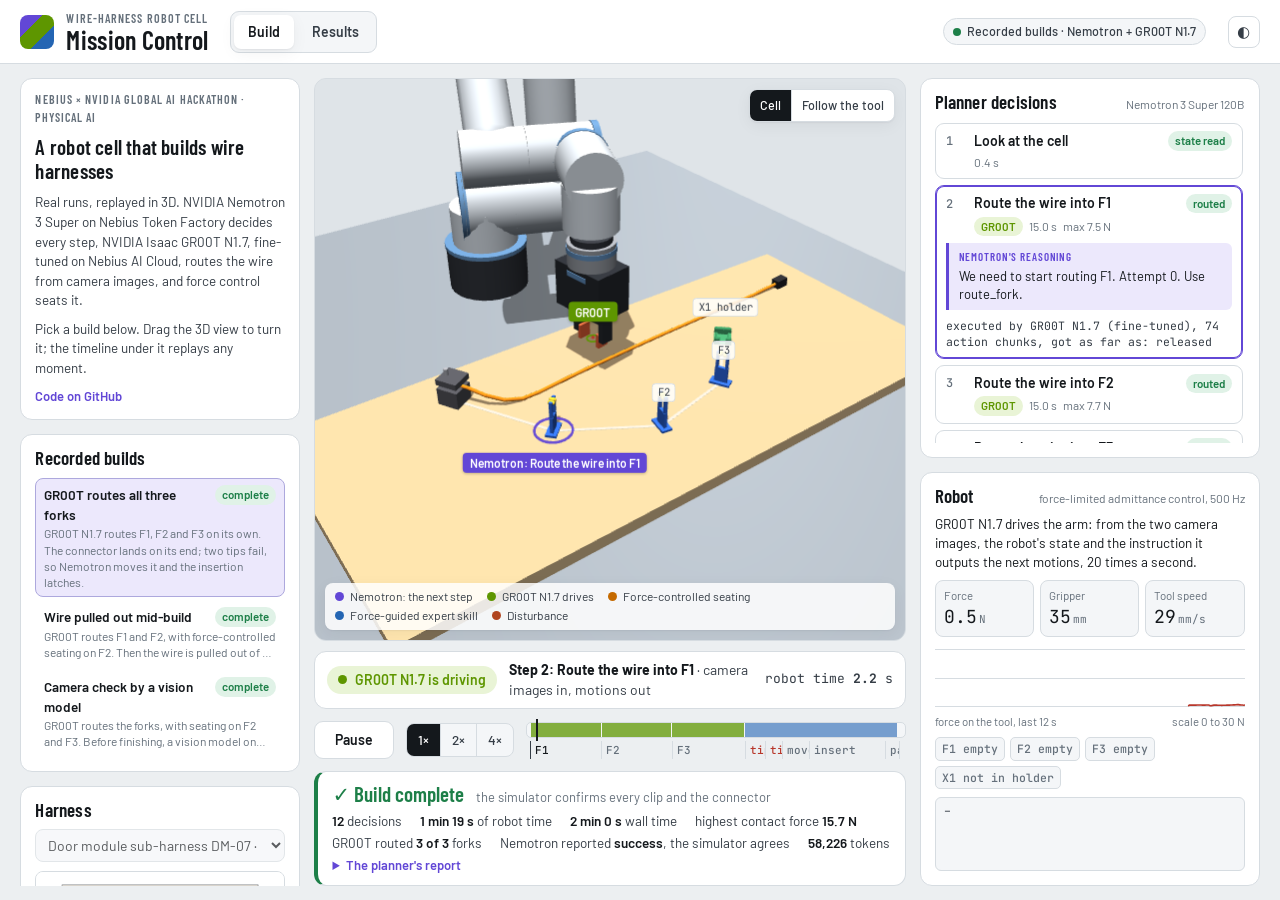
==== index.html @ dd4ee1dc "Mission Control showcase for GitHub Pages: recorded builds replayed in the browser Built by harness_" ====
<!doctype html>
<html lang="en">
<head>
<meta charset="utf-8">
<meta name="viewport" content="width=device-width, initial-scale=1">
<title>Wire Harness Mission Control</title>
<meta name="description" content="Recorded builds of a simulated wire-harness robot cell: NVIDIA Nemotron plans, NVIDIA Isaac GR00T N1.7 routes the wire, force control seats it.">
<link rel="preconnect" href="https://fonts.googleapis.com">
<link rel="preconnect" href="https://fonts.gstatic.com" crossorigin>
<link rel="stylesheet" href="https://fonts.googleapis.com/css2?family=Barlow+Condensed:wght@500;600;700&family=Barlow:wght@400;500;600&family=JetBrains+Mono:wght@400;500&display=swap">
<link rel="stylesheet" href="app.css">
</head>
<body data-view="build">
<header class="top">
  <div class="brand">
    <span class="logo" aria-hidden="true"></span>
    <div>
      <div class="eyebrow">Wire-harness robot cell</div>
      <h1>Mission Control</h1>
    </div>
  </div>
  <nav class="tabs" role="tablist" aria-label="Views">
    <button type="button" role="tab" id="tab-build" aria-selected="true" aria-controls="view-build">Build</button>
    <button type="button" role="tab" id="tab-results" aria-selected="false" aria-controls="view-results">Results</button>
  </nav>
  <div class="status" id="status" aria-live="polite"></div>
  <button type="button" class="icon-btn" id="theme" title="Light or dark" aria-label="Switch between light and dark">◐</button>
</header>

<main id="view-build" class="layout" role="tabpanel" aria-labelledby="tab-build">
  <aside class="col left" aria-label="Harness and new build">
    <section class="card" aria-labelledby="h-harness">
      <div class="card-head">
        <h2 id="h-harness">Harness</h2>
        <label class="upload">Upload a spec<input type="file" id="spec-file" accept=".yaml,.yml" hidden></label>
      </div>
      <select id="spec-select" aria-label="Harness"></select>
      <figure class="drawing" id="drawing"><a id="drawing-link" target="_blank" rel="noopener" title="Open the drawing full size"><img id="spec-drawing" alt="Assembly drawing of the selected harness"></a></figure>
      <div class="route" id="spec-route" aria-label="Route of the wire"></div>
      <div class="checks" id="spec-checks"></div>
    </section>

    <section class="card form" aria-labelledby="h-options">
      <h2 id="h-options">New build</h2>
      <div class="field">
        <span class="flabel" id="l-planner">Planner</span>
        <div class="seg" id="opt-planner" role="group" aria-labelledby="l-planner">
          <button type="button" data-v="nemotron">Nemotron</button>
          <button type="button" data-v="scripted">Scripted</button>
        </div>
      </div>
      <div class="field">
        <span class="flabel" id="l-groot">Routing</span>
        <div class="seg" id="opt-groot" role="group" aria-labelledby="l-groot">
          <button type="button" data-v="1">GR00T</button>
          <button type="button" data-v="0">Expert</button>
        </div>
        <p class="hint" id="groot-hint"></p>
      </div>
      <div class="field">
        <label class="flabel" for="opt-scenario">Disturbance</label>
        <select id="opt-scenario">
          <option value="nominal">None</option>
          <option value="popped_wire" title="Pulled out of the second fork after it was routed">Wire pulled out</option>
          <option value="slip_on_insert" title="The connector slips out of the fingers during the insertion">Connector slips</option>
          <option value="both">Both</option>
        </select>
      </div>
      <div class="field">
        <span class="flabel" id="l-vision">Camera</span>
        <div class="seg" id="opt-vision" role="group" aria-labelledby="l-vision">
          <button type="button" data-v="0">Off</button>
          <button type="button" data-v="1">Vision check</button>
        </div>
      </div>
      <div class="field">
        <label class="flabel" for="opt-seed">Board</label>
        <div class="board-row">
          <input type="number" id="opt-seed" min="0" max="99999" value="3">
          <button type="button" class="icon-btn" id="seed-dice" title="Another random board" aria-label="Another random board">⚄</button>
          <label class="check" title="Randomize the layout, the wire's stiffness and friction"><input type="checkbox" id="opt-random" checked> varied</label>
        </div>
      </div>
      <div class="field">
        <span class="flabel" id="l-pace">Pace</span>
        <div class="seg" id="opt-pace" role="group" aria-labelledby="l-pace">
          <button type="button" data-v="1">Real time</button>
          <button type="button" data-v="0" title="As fast as the simulator runs">Fast</button>
        </div>
      </div>
      <button type="button" class="btn primary" id="start">Start build</button>
      <p class="hint" id="start-hint"></p>
    </section>

    <section class="card" aria-labelledby="h-past">
      <h2 id="h-past">Builds</h2>
      <ol class="past" id="past"></ol>
    </section>
  </aside>

  <section class="col center" aria-label="The cell">
    <div class="stage" id="stage">
      <canvas id="canvas" tabindex="0" aria-label="3D view of the cell: drag to turn, scroll to zoom"></canvas>
      <div id="tags"></div>
      <div class="banner" id="banner" hidden></div>
      <div class="toolbar">
        <div class="seg" role="group" aria-label="Camera">
          <button type="button" id="cam-cell" aria-pressed="true">Cell</button>
          <button type="button" id="cam-follow" aria-pressed="false">Follow the tool</button>
        </div>
      </div>
      <div class="empty" id="empty">
        <div>
          <h3>Pick a harness and start a build</h3>
          <p>Nemotron plans every step, GR00T N1.7 routes the wire from camera images, and force control
            seats it. Watch it here live, or open a past build on the left to replay it.</p>
        </div>
      </div>
      <div class="three-legend" aria-label="Who is moving the robot">
        <span><i style="background:var(--planner)"></i>Nemotron: the next step</span>
        <span><i style="background:var(--groot)"></i>GR00T N1.7 drives</span>
        <span><i style="background:var(--assist)"></i>Force-controlled seating</span>
        <span><i style="background:var(--expert)"></i>Force-guided expert skill</span>
        <span><i style="background:var(--warn)"></i>Disturbance</span>
      </div>
    </div>
    <div class="nowbar" id="nowbar">
      <span class="actor" id="actor"><i></i>Idle</span>
      <span class="nowtext" id="nowtext">No build open.</span>
      <span class="clock" id="clock"></span>
    </div>
    <div class="transport" id="transport" hidden>
      <button type="button" class="btn" id="play" title="Play or pause (space)">Play</button>
      <div class="seg" id="speeds" role="group" aria-label="Playback speed">
        <button type="button" data-v="1">1×</button>
        <button type="button" data-v="2">2×</button>
        <button type="button" data-v="4">4×</button>
      </div>
      <div class="scrub" id="scrub">
        <div class="scrub-track" id="scrub-track"></div>
        <div class="scrub-calls" id="scrub-calls"></div>
        <div class="scrub-head" id="scrub-head"></div>
        <input type="range" id="scrub-range" min="0" max="1000" value="0" step="1" aria-label="Robot time">
      </div>
    </div>
    <section class="result" id="result-card" aria-label="Result of the build" hidden></section>
  </section>

  <aside class="col right" aria-label="Decisions and the robot">
    <section class="card decisions-card" aria-labelledby="h-decisions">
      <div class="card-head">
        <h2 id="h-decisions">Planner decisions</h2>
        <span class="sub" id="planner-name"></span>
      </div>
      <ol class="decisions" id="decisions"><li class="empty-note">The planner's decisions appear here.</li></ol>
    </section>
    <section class="card robot-card" aria-labelledby="h-robot">
      <div class="card-head">
        <h2 id="h-robot">Robot</h2>
        <span class="sub">force-limited admittance control, 500 Hz</span>
      </div>
      <div class="phase" id="phase-text">–</div>
      <div class="stats">
        <div class="stat"><div class="k">Force</div><div class="v" id="st-force">0.0<small>N</small></div></div>
        <div class="stat"><div class="k">Gripper</div><div class="v" id="st-grip">0<small>mm</small></div></div>
        <div class="stat"><div class="k">Tool speed</div><div class="v" id="st-speed">0<small>mm/s</small></div></div>
      </div>
      <canvas class="spark" id="spark" aria-label="Force on the tool over the last 12 seconds"></canvas>
      <div class="spark-key"><span>force on the tool, last 12 s</span><span>scale 0 to 30 N</span></div>
      <div class="truth" id="truth" aria-label="What the simulator says is done"></div>
      <div class="log" id="log" aria-live="off">–</div>
    </section>
  </aside>
</main>

<main id="view-results" class="results" role="tabpanel" aria-labelledby="tab-results" hidden>
  <div id="results-body"><p class="empty-note">Loading the results…</p></div>
</main>

<script src="vendor/three.min.js"></script>
<script src="vendor/OrbitControls.js"></script>
<script>window.MC_STATIC = {"title":"Wire Harness Mission Control","description":"Recorded builds of a simulated wire-harness robot cell: NVIDIA Nemotron plans, NVIDIA Isaac GR00T N1.7 routes the wire, force control seats it.","intro":"<div class=\"eyebrow\">Nebius \u00d7 NVIDIA Global AI Hackathon \u00b7 Physical AI<\/div><h2>A robot cell that builds wire harnesses<\/h2><p>Real runs, replayed in 3D. NVIDIA Nemotron 3 Super on Nebius Token Factory decides every step, NVIDIA Isaac GR00T N1.7, fine-tuned on Nebius AI Cloud, routes the wire from camera images, and force control seats it.<\/p><p>Pick a build below. Drag the 3D view to turn it; the timeline under it replays any moment.<\/p><div class=\"links\"><a href=\"https://github.com/rezahendi/Wire-Harness-Robot-2\" target=\"_blank\" rel=\"noopener\">Code on GitHub<\/a><\/div>","chip":"Recorded builds \u00b7 Nemotron + GR00T N1.7","buildsTitle":"Recorded builds","data":"data/","results":"data/results.json","specs":[{"file":"demo_3fork.yaml","name":"Door module sub-harness DM-07","revision":"B","route":["F1","F2","F3"],"connector":"X1","feasible":true,"issues":[]}],"drawings":{"demo_3fork.yaml":"data/drawing_demo_3fork.png"},"builds":[{"id":"20261007-105941-6968","status":"done","created":1791370781.791488,"title":"GR00T routes all three forks","blurb":"GR00T N1.7 routes F1, F2 and F3 on its own. The connector lands on its end; two tips fail, so Nemotron moves it and the insertion latches.","options":{"planner":"nemotron","groot":"GR00T","scenario":"nominal","seed":3,"vision":false,"spec":"demo_3fork.yaml"},"summary":{"spec":"Door module sub-harness DM-07","planner":"nemotron","model":"nvidia/nemotron-3-super-120b-a12b","success":true,"claimed_success":true,"robot_time_s":79.3,"tool_calls":12,"routing":{"groot_routes":3,"groot_ok":3,"expert_routes":0,"expert_ok":0},"scenario":"nominal","seed":3}},{"id":"20261007-175405-f86d","status":"done","created":1791395645.1742117,"title":"Wire pulled out mid-build","blurb":"GR00T routes F1 and F2, with force-controlled seating on F2. Then the wire is pulled out of F2 without telling Nemotron: it notices, the expert re-routes F2 and F3, and the connector goes in.","options":{"planner":"nemotron","groot":"GR00T","scenario":"popped_wire","seed":7267,"vision":false,"spec":"demo_3fork.yaml"},"summary":{"spec":"Door module sub-harness DM-07","planner":"nemotron","model":"nvidia/nemotron-3-super-120b-a12b","success":true,"claimed_success":true,"robot_time_s":90.3,"tool_calls":10,"routing":{"groot_routes":2,"groot_ok":2,"expert_routes":2,"expert_ok":2},"scenario":"popped_wire","seed":7267}},{"id":"20261007-110725-74f4","status":"done","created":1791371245.4144418,"title":"Camera check by a vision model","blurb":"GR00T routes the forks, with seating on F2 and F3. Before finishing, a vision model on Token Factory checks every clip and the connector in camera views.","options":{"planner":"nemotron","groot":"GR00T","scenario":"nominal","seed":7367,"vision":true,"spec":"demo_3fork.yaml"},"summary":{"spec":"Door module sub-harness DM-07","planner":"nemotron","model":"nvidia/nemotron-3-super-120b-a12b","success":true,"claimed_success":true,"robot_time_s":86.2,"tool_calls":10,"routing":{"groot_routes":3,"groot_ok":3,"expert_routes":0,"expert_ok":0},"scenario":"nominal","seed":7367}}]};</script>
<script src="app.js"></script>
</body>
</html>
---- app.css ----
/* Mission Control for the wire-harness cell */
:root {
  --bg: #eceff1;
  --panel: #ffffff;
  --panel-2: #f4f6f8;
  --ink: #14181c;
  --ink-2: #353d46;
  --muted: #65707b;
  --line: #d6dce1;
  --scene: #dfe4e8;
  --planner: #6247d6;
  --planner-soft: #ece8fc;
  --groot: #5e9600;
  --groot-soft: #e9f4d6;
  --assist: #c56a00;
  --assist-soft: #fcebd6;
  --expert: #2465b3;
  --expert-soft: #e0ebf8;
  --warn: #b0451f;
  --warn-soft: #fbe5dc;
  --ok: #1d7f48;
  --ok-soft: #e0f2e7;
  --bad: #b8372b;
  --bad-soft: #fbe6e3;
  --shadow: 0 1px 2px rgba(20, 24, 28, .06), 0 4px 16px rgba(20, 24, 28, .05);
  --f-display: "Barlow Condensed", "Arial Narrow", "Roboto Condensed", system-ui, sans-serif;
  --f-body: "Barlow", system-ui, -apple-system, "Segoe UI", Roboto, sans-serif;
  --f-mono: "JetBrains Mono", ui-monospace, "SFMono-Regular", Menlo, Consolas, monospace;
  --pad: clamp(12px, 1.6vw, 24px);
  --on-accent: #ffffff;
}
@media (prefers-color-scheme: dark) {
  :root:not([data-theme="light"]) {
    color-scheme: dark;
    --bg: #0e1215; --panel: #161b20; --panel-2: #1c2228; --ink: #e7ebee; --ink-2: #c3cad1;
    --muted: #8d98a3; --line: #2a323a; --scene: #1a2026;
    --planner: #9e8aff; --planner-soft: #251f3f; --groot: #8fd12a; --groot-soft: #1d2a0c;
    --assist: #f2a93b; --assist-soft: #33250f; --expert: #63a6f2; --expert-soft: #10233a;
    --warn: #ff8a5c; --warn-soft: #3a1c12; --ok: #4cc47f; --ok-soft: #12291c; --bad: #ff7a6b; --bad-soft: #351714;
    --shadow: 0 1px 2px rgba(0, 0, 0, .3); --on-accent: #101316;
  }
}
:root[data-theme="dark"] {
  color-scheme: dark;
  --bg: #0e1215; --panel: #161b20; --panel-2: #1c2228; --ink: #e7ebee; --ink-2: #c3cad1;
  --muted: #8d98a3; --line: #2a323a; --scene: #1a2026;
  --planner: #9e8aff; --planner-soft: #251f3f; --groot: #8fd12a; --groot-soft: #1d2a0c;
  --assist: #f2a93b; --assist-soft: #33250f; --expert: #63a6f2; --expert-soft: #10233a;
  --warn: #ff8a5c; --warn-soft: #3a1c12; --ok: #4cc47f; --ok-soft: #12291c; --bad: #ff7a6b; --bad-soft: #351714;
  --shadow: 0 1px 2px rgba(0, 0, 0, .3); --on-accent: #101316;
}
* { box-sizing: border-box; }
[hidden] { display: none !important; }
html, body { margin: 0; }
body { background: var(--bg); color: var(--ink); font-family: var(--f-body); font-size: 15px; line-height: 1.45; }
button, input, select { font: inherit; color: inherit; }
h1, h2, h3 { font-family: var(--f-display); font-weight: 600; margin: 0; letter-spacing: .01em; }
h2 { font-size: 19px; line-height: 1.15; }
.eyebrow { font-family: var(--f-display); font-weight: 600; font-size: 12px; letter-spacing: .09em; text-transform: uppercase; color: var(--muted); }
code, .mono { font-family: var(--f-mono); }
code { font-size: .92em; white-space: nowrap; }
.sr-only { position: absolute; width: 1px; height: 1px; overflow: hidden; clip: rect(0 0 0 0); white-space: nowrap; }

/* ---------- top bar */
.top { display: flex; flex-wrap: wrap; align-items: center; gap: 8px 22px; padding: 10px var(--pad); background: var(--panel); border-bottom: 1px solid var(--line); position: sticky; top: 0; z-index: 5; }
.brand { display: flex; align-items: center; gap: 12px; min-width: 0; }
.brand h1 { font-size: 26px; line-height: 1; }
.logo { width: 34px; height: 34px; border-radius: 8px; flex: none; background:
  linear-gradient(135deg, var(--planner) 0 33%, var(--groot) 33% 66%, var(--expert) 66%); }
.tabs { display: inline-flex; gap: 4px; background: var(--panel-2); border: 1px solid var(--line); border-radius: 9px; padding: 3px; }
.tabs button { border: 0; background: transparent; padding: 7px 14px; border-radius: 7px; font-weight: 600; font-size: 14px; color: var(--ink-2); cursor: pointer; }
.tabs button[aria-selected="true"] { background: var(--panel); color: var(--ink); box-shadow: var(--shadow); }
.status { margin-left: auto; display: flex; flex-wrap: wrap; gap: 6px; align-items: center; }
.chip { display: inline-flex; align-items: center; gap: 6px; font: 500 12.5px/1 var(--f-body); padding: 6px 9px; border-radius: 999px; background: var(--panel-2); border: 1px solid var(--line); color: var(--ink-2); white-space: nowrap; }
.chip i { width: 8px; height: 8px; border-radius: 50%; background: var(--muted); display: inline-block; }
.chip.on i { background: var(--ok); }
.chip.off i { background: var(--bad); }
.chip.busy i { background: var(--planner); animation: pulse 1.2s infinite; }
.icon-btn { border: 1px solid var(--line); background: var(--panel); border-radius: 8px; width: 32px; height: 32px; cursor: pointer; display: inline-grid; place-items: center; color: var(--ink-2); padding: 0; flex: none; }

/* ---------- layout: one column on a narrow screen, three on a wide one */
.layout { display: grid; grid-template-columns: minmax(0, 1fr); gap: 14px; padding: 14px var(--pad) 24px; align-items: start; }
.col { display: grid; gap: 14px; min-width: 0; align-content: start; }
.stage { aspect-ratio: 16 / 10; }
@media (min-width: 1100px) {
  .layout { grid-template-columns: 280px minmax(0, 1fr) 340px; }
  /* the build view fills the window; the side columns scroll on their own, the 3D view takes what is left */
  body[data-view="build"] { height: 100vh; height: 100dvh; display: flex; flex-direction: column; overflow: hidden; }
  body[data-view="build"] .layout { flex: 1; min-height: 0; grid-template-rows: minmax(0, 1fr); align-items: stretch; padding-bottom: 14px; }
  body[data-view="build"] .col.left { min-height: 0; overflow-y: auto; scrollbar-width: thin; }
  body[data-view="build"] .col.center { display: flex; flex-direction: column; gap: 10px; min-height: 0; }
  body[data-view="build"] .stage { flex: 1 1 auto; aspect-ratio: auto; min-height: 240px; }
  body[data-view="build"] .col.right { display: flex; flex-direction: column; gap: 14px; min-height: 0; overflow-y: auto; scrollbar-width: thin; }
  body[data-view="build"] .decisions-card { flex: 1 1 0; min-height: 210px; grid-template-rows: auto minmax(0, 1fr); }
  body[data-view="build"] .decisions { max-height: none; }
  body[data-view="build"] .robot-card { flex: none; }
}
@media (min-width: 1500px) { .layout { grid-template-columns: 300px minmax(0, 1fr) 380px; } }
.card { background: var(--panel); border: 1px solid var(--line); border-radius: 12px; padding: 12px 14px 14px; display: grid; gap: 9px; min-width: 0; align-content: start; }
.card-head { display: flex; align-items: baseline; justify-content: space-between; gap: 10px; min-width: 0; }
.card-head h2 { white-space: nowrap; }
.card-head .sub { font-size: 12px; color: var(--muted); text-align: right; min-width: 0; overflow: hidden; text-overflow: ellipsis; white-space: nowrap; }
.hint { margin: 0; font-size: 12.5px; line-height: 1.4; color: var(--muted); }
.hint:empty { display: none; }

/* ---------- harness card */
select, input[type="number"] { background: var(--panel-2); border: 1px solid var(--line); border-radius: 8px; padding: 6px 8px; width: 100%; min-width: 0; font-size: 14px; }
.upload { font-size: 12.5px; color: var(--planner); cursor: pointer; font-weight: 600; white-space: nowrap; }
.drawing { margin: 0; border: 1px solid var(--line); border-radius: 8px; background: #fff; overflow: hidden; aspect-ratio: 1430 / 832; display: grid; place-items: center; position: relative; }
.drawing::before { content: "drawing…"; position: absolute; font-size: 12px; color: #8d98a3; }
.drawing a { display: block; width: 100%; height: 100%; position: relative; }
.drawing img { width: 100%; height: 100%; object-fit: contain; display: block; }
.drawing img:not(.ok) { visibility: hidden; }
.route { display: flex; flex-wrap: wrap; gap: 4px; align-items: center; font: 500 12.5px/1 var(--f-mono); }
.route span.node { padding: 5px 7px; border-radius: 5px; background: var(--panel-2); border: 1px solid var(--line); }
.route span.node.done { background: var(--ok-soft); border-color: color-mix(in srgb, var(--ok) 45%, var(--line)); color: var(--ok); }
.route span.arrow { color: var(--muted); }
.checks { display: grid; gap: 4px; font-size: 13px; }
.checks .ok { color: var(--ok); font-weight: 600; }
.checks .issue, .result .issue { display: grid; grid-template-columns: auto 1fr; gap: 6px; color: var(--ink-2); font-size: 13px; }
.issue b { font-family: var(--f-mono); font-size: 11px; padding: 2px 5px; border-radius: 4px; height: fit-content; }
.issue.error b { background: var(--bad-soft); color: var(--bad); }
.issue.warning b { background: var(--warn-soft); color: var(--warn); }

/* ---------- new build form */
.form { gap: 8px; }
.field { display: grid; grid-template-columns: 74px minmax(0, 1fr); align-items: center; gap: 4px 8px; }
.field .hint { grid-column: 1 / -1; }
.flabel { font-family: var(--f-display); font-weight: 600; font-size: 12.5px; letter-spacing: .06em; text-transform: uppercase; color: var(--muted); }
.board-row { display: grid; grid-template-columns: minmax(0, 1fr) 32px auto; gap: 6px; align-items: center; }
.seg { display: inline-flex; border: 1px solid var(--line); border-radius: 8px; overflow: hidden; background: var(--panel-2); width: fit-content; max-width: 100%; }
.seg button { border: 0; background: transparent; padding: 6px 11px; font-size: 13.5px; font-weight: 500; color: var(--ink-2); cursor: pointer; white-space: nowrap; }
.seg button + button { border-left: 1px solid var(--line); }
.seg button[aria-pressed="true"] { background: var(--ink); color: var(--panel); }
.seg button:disabled { opacity: .45; cursor: not-allowed; }
.check { display: inline-flex; align-items: center; gap: 5px; font-size: 13px; color: var(--ink-2); white-space: nowrap; cursor: pointer; }
.btn { display: inline-flex; align-items: center; justify-content: center; gap: 8px; border: 1px solid var(--line); background: var(--panel); border-radius: 9px; padding: 8px 14px; font-weight: 600; font-size: 14px; cursor: pointer; color: var(--ink); }
.btn.primary { background: var(--ink); color: var(--panel); border-color: var(--ink); padding: 11px 16px; font-size: 15.5px; margin-top: 4px; }
.btn.primary:disabled { opacity: .5; cursor: progress; }
.btn:focus-visible, .seg button:focus-visible, .tabs button:focus-visible, .past button:focus-visible, .decision summary:focus-visible, .icon-btn:focus-visible { outline: 2px solid var(--planner); outline-offset: 1px; }

/* ---------- past builds */
.past { list-style: none; margin: 0; padding: 0; display: grid; gap: 3px; }
.past button { width: 100%; text-align: left; display: grid; grid-template-columns: minmax(0, 1fr) auto; gap: 1px 8px; background: transparent; border: 1px solid transparent; border-radius: 8px; padding: 6px 8px; cursor: pointer; }
.past button:hover { background: var(--panel-2); }
.past button[aria-current="true"] { background: var(--planner-soft); border-color: color-mix(in srgb, var(--planner) 35%, var(--line)); }
.past .p-title { font-weight: 600; font-size: 13.5px; overflow: hidden; text-overflow: ellipsis; white-space: nowrap; }
.past .p-sub { grid-column: 1 / -1; font-size: 12px; color: var(--muted); overflow: hidden; text-overflow: ellipsis; white-space: nowrap; }
.past .p-res { font: 600 11.5px/1 var(--f-body); padding: 4px 7px; border-radius: 999px; height: fit-content; white-space: nowrap; }
.p-res.ok { background: var(--ok-soft); color: var(--ok); }
.p-res.bad { background: var(--bad-soft); color: var(--bad); }
.p-res.run { background: var(--planner-soft); color: var(--planner); }
.empty-note { font-size: 13px; color: var(--muted); }

/* ---------- stage */
.stage { position: relative; border-radius: 12px; overflow: hidden; background: var(--scene); border: 1px solid var(--line); }
.stage canvas { position: absolute; inset: 0; width: 100%; height: 100%; display: block; touch-action: none; outline: none; }
#tags { position: absolute; inset: 0; pointer-events: none; overflow: hidden; }
.tag { position: absolute; left: 0; top: 0; white-space: nowrap; font-family: var(--f-mono); font-size: 11.5px; line-height: 1; padding: 4px 6px; border-radius: 4px; will-change: transform; color: var(--on-accent); }
.tag.fix { background: color-mix(in srgb, var(--panel) 85%, transparent); color: var(--ink-2); border: 1px solid var(--line); font-size: 10.5px; padding: 3px 5px; }
.tag.who { font-family: var(--f-body); font-weight: 600; font-size: 12px; padding: 4px 7px; box-shadow: 0 1px 3px rgba(0, 0, 0, .25); }
.banner { position: absolute; left: 12px; top: 12px; max-width: calc(100% - 250px); display: flex; flex-wrap: wrap; gap: 2px 8px; align-items: baseline; padding: 8px 12px; border-radius: 7px; font-family: var(--f-display); font-weight: 600; font-size: 17px; letter-spacing: .02em; box-shadow: var(--shadow); color: var(--on-accent); }
.banner.warn { background: var(--warn); }
.banner.ok { background: var(--ok); }
.banner.bad { background: var(--bad); }
.banner small { font-family: var(--f-body); font-weight: 500; font-size: 13px; letter-spacing: 0; opacity: .92; }
.toolbar { position: absolute; right: 10px; top: 10px; display: flex; gap: 6px; }
.toolbar .seg { background: var(--panel); box-shadow: var(--shadow); }
.toolbar .seg button { padding: 6px 10px; font-size: 12.5px; }
.empty { position: absolute; inset: 0; display: grid; place-items: center; padding: 28px; text-align: center; color: var(--ink-2); }
.empty h3 { font-size: 24px; margin-bottom: 6px; }
.empty p { margin: 0 auto; max-width: 52ch; font-size: 14.5px; color: var(--muted); }
.three-legend { position: absolute; left: 10px; bottom: 10px; max-width: calc(100% - 20px); display: flex; flex-wrap: wrap; gap: 2px 14px; padding: 5px 10px; border-radius: 8px; font-size: 12px; color: var(--ink-2); background: color-mix(in srgb, var(--panel) 84%, transparent); box-shadow: var(--shadow); pointer-events: none; }
.three-legend span { display: inline-flex; align-items: center; gap: 6px; white-space: nowrap; }
.three-legend i { width: 9px; height: 9px; border-radius: 50%; display: inline-block; }
.stage .empty:not([hidden]) ~ .three-legend, .stage:has(.empty:not([hidden])) .toolbar { display: none; }

/* ---------- the "now" strip */
.nowbar { display: flex; flex-wrap: wrap; align-items: center; gap: 6px 12px; background: var(--panel); border: 1px solid var(--line); border-radius: 12px; padding: 8px 12px; min-height: 50px; }
.actor { display: inline-flex; align-items: center; gap: 8px; font: 600 14px/1 var(--f-body); padding: 7px 11px; border-radius: 999px; background: var(--panel-2); color: var(--ink-2); white-space: nowrap; }
.actor i { width: 9px; height: 9px; border-radius: 50%; background: currentColor; }
.actor.groot { background: var(--groot-soft); color: var(--groot); }
.actor.assist { background: var(--assist-soft); color: var(--assist); }
.actor.expert { background: var(--expert-soft); color: var(--expert); }
.actor.planner { background: var(--planner-soft); color: var(--planner); }
.actor.planner i { animation: pulse 1.2s infinite; }
.actor.warn { background: var(--warn-soft); color: var(--warn); }
.nowtext { flex: 1; min-width: 180px; font-size: 14px; color: var(--ink-2); }
.nowtext b { color: var(--ink); }
.clock { font-family: var(--f-mono); font-size: 13px; color: var(--ink-2); font-variant-numeric: tabular-nums; white-space: nowrap; }
.live-dot { display: inline-block; width: 8px; height: 8px; border-radius: 50%; background: var(--bad); margin-right: 6px; animation: pulse 1.2s infinite; vertical-align: 1px; }
@keyframes pulse { 50% { opacity: .25; } }
@media (prefers-reduced-motion: reduce) { .live-dot, .actor.planner i, .chip.busy i, .thinking .live-dot { animation: none; } }

/* ---------- transport */
.transport { display: flex; flex-wrap: wrap; align-items: center; gap: 8px 12px; }
.transport .btn { min-width: 80px; }
.scrub { position: relative; flex: 1; min-width: 220px; height: 42px; }
.scrub-track { position: absolute; left: 0; right: 0; top: 3px; height: 16px; border-radius: 5px; background: var(--panel-2); border: 1px solid var(--line); overflow: hidden; }
.scrub-track span { position: absolute; top: 0; bottom: 0; }
.scrub-track span.groot { background: color-mix(in srgb, var(--groot) 75%, transparent); }
.scrub-track span.assist { background: color-mix(in srgb, var(--assist) 85%, transparent); }
.scrub-track span.expert { background: color-mix(in srgb, var(--expert) 60%, transparent); }
.scrub-track span.warn { background: var(--warn); }
.scrub-calls { position: absolute; left: 0; right: 0; top: 22px; height: 18px; overflow: hidden; }
.scrub-calls span { position: absolute; top: 0; height: 18px; border-left: 1px solid var(--line); padding-left: 4px; font: 500 11px/18px var(--f-mono); color: var(--muted); overflow: hidden; white-space: nowrap; }
.scrub-calls span.cur { color: var(--ink); border-left-color: var(--ink-2); }
.scrub-calls span.bad { color: var(--bad); }
.scrub input { position: absolute; inset: 0; width: 100%; height: 100%; margin: 0; opacity: 0; cursor: pointer; }
.scrub-head { position: absolute; top: 0; height: 22px; width: 2px; background: var(--ink); transform: translateX(-1px); pointer-events: none; }

/* ---------- result of the open build */
.result { background: var(--panel); border: 1px solid var(--line); border-left: 4px solid var(--ok); border-radius: 12px; padding: 9px 14px 10px; display: grid; gap: 4px; }
.result.bad { border-left-color: var(--bad); }
.result-head { display: flex; flex-wrap: wrap; align-items: baseline; gap: 2px 12px; }
.result-big { font-family: var(--f-display); font-weight: 600; font-size: 21px; line-height: 1.2; }
.result-big.ok { color: var(--ok); }
.result-big.bad { color: var(--bad); }
.result-head .sub { font-size: 13px; color: var(--muted); }
.result-facts { display: flex; flex-wrap: wrap; gap: 2px 18px; font-size: 13.5px; color: var(--ink-2); margin: 0; padding: 0; list-style: none; }
.result-facts b { color: var(--ink); font-weight: 600; }
.result details > summary { cursor: pointer; font-size: 13px; color: var(--planner); font-weight: 600; width: fit-content; }
.result .report { margin-top: 6px; font-size: 13.5px; color: var(--ink-2); white-space: pre-wrap; max-height: 9em; overflow-y: auto; border-left: 3px solid var(--planner); padding-left: 10px; }
.files { display: flex; flex-wrap: wrap; gap: 4px 12px; font-size: 12.5px; margin-top: 6px; }
.files a { color: var(--planner); text-decoration: none; font-family: var(--f-mono); }
.files a:hover { text-decoration: underline; }
.error-box { font: 400 12px/1.4 var(--f-mono); color: var(--bad); background: var(--bad-soft); border-radius: 6px; padding: 8px; white-space: pre-wrap; max-height: 10em; overflow: auto; }

/* ---------- decisions */
.decisions { list-style: none; margin: 0; padding: 0 2px 0 0; display: grid; gap: 6px; max-height: 460px; overflow-y: auto; align-content: start; scrollbar-width: thin; }
.decision { border: 1px solid var(--line); border-radius: 9px; background: var(--panel); }
.decision.cur { border-color: var(--planner); box-shadow: 0 0 0 1px var(--planner) inset; }
.decision summary { list-style: none; display: grid; grid-template-columns: 20px minmax(0, 1fr) auto; gap: 3px 8px; align-items: center; padding: 7px 10px; cursor: pointer; }
.decision summary::-webkit-details-marker { display: none; }
.decision .n { font: 500 12px/1 var(--f-mono); color: var(--muted); }
.decision .what { font-weight: 600; font-size: 14px; overflow-wrap: anywhere; }
.decision .who { grid-column: 2 / 4; display: flex; flex-wrap: wrap; gap: 6px; align-items: center; font-size: 12px; color: var(--muted); }
.decision .why { margin: 0 10px 8px; padding: 7px 10px; border-left: 3px solid var(--planner); background: var(--planner-soft); border-radius: 0 6px 6px 0; font-size: 13px; line-height: 1.4; white-space: pre-wrap; overflow-wrap: anywhere; max-height: 11em; overflow-y: auto; }
.decision .why .lbl { display: block; font: 600 11px/1.3 var(--f-display); letter-spacing: .08em; text-transform: uppercase; color: var(--planner); margin-bottom: 2px; }
.decision .msgs { margin: 0 10px 8px; font: 400 11.5px/1.4 var(--f-mono); color: var(--ink-2); display: grid; gap: 2px; overflow-wrap: anywhere; }
.decision .msgs .cam { color: var(--planner); }
.decision.thinking { border-style: dashed; border-color: color-mix(in srgb, var(--planner) 55%, var(--line)); background: var(--planner-soft); }
.decision.thinking .what { color: var(--planner); font-weight: 500; }
.thinking .live-dot { background: var(--planner); margin: 0 2px 0 0; }
.pill { font: 600 11.5px/1 var(--f-body); padding: 4px 7px; border-radius: 999px; background: var(--panel-2); color: var(--ink-2); white-space: nowrap; }
.pill.ok { background: var(--ok-soft); color: var(--ok); }
.pill.bad { background: var(--bad-soft); color: var(--bad); }
.pill.run { background: var(--planner-soft); color: var(--planner); }
.pill.groot { background: var(--groot-soft); color: var(--groot); }
.pill.assist { background: var(--assist-soft); color: var(--assist); }
.pill.expert { background: var(--expert-soft); color: var(--expert); }

/* ---------- robot card */
.robot-card { gap: 8px; }
.phase { font-size: 13.5px; line-height: 1.4; color: var(--ink); min-height: 2.8em; }
.stats { display: grid; grid-template-columns: repeat(3, minmax(0, 1fr)); gap: 6px; }
.stat { border: 1px solid var(--line); border-radius: 8px; padding: 6px 8px; background: var(--panel-2); min-width: 0; }
.stat .k { font-size: 11.5px; color: var(--muted); white-space: nowrap; overflow: hidden; text-overflow: ellipsis; }
.stat .v { font-family: var(--f-mono); font-size: 18px; color: var(--ink); font-variant-numeric: tabular-nums; white-space: nowrap; }
.stat .v small { font-size: 11px; color: var(--muted); margin-left: 2px; }
.spark { width: 100%; height: 64px; display: block; }
.spark-key { display: flex; justify-content: space-between; gap: 14px; font-size: 11.5px; color: var(--muted); margin-top: -4px; }
.truth { display: flex; flex-wrap: wrap; gap: 5px; }
.truth span { font: 500 11.5px/1 var(--f-mono); padding: 5px 6px; border-radius: 5px; border: 1px solid var(--line); background: var(--panel-2); color: var(--muted); }
.truth span.yes { border-color: color-mix(in srgb, var(--ok) 45%, var(--line)); color: var(--ok); background: var(--ok-soft); }
.log { font: 400 11.5px/1.45 var(--f-mono); color: var(--ink-2); background: var(--panel-2); border: 1px solid var(--line); border-radius: 6px; padding: 5px 8px; height: 6.4em; overflow-y: auto; overflow-wrap: anywhere; }
.log .t { color: var(--muted); margin-right: 6px; }

/* ---------- results view */
.results { padding: 22px var(--pad) 40px; }
#results-body { max-width: 1240px; margin: 0 auto; display: grid; gap: 20px; }
.results header h2 { font-size: clamp(26px, 3vw, 36px); line-height: 1.08; text-wrap: balance; margin-top: 4px; }
.results header p { margin: 8px 0 0; color: var(--ink-2); max-width: 80ch; }
.tiles { display: grid; grid-template-columns: repeat(3, minmax(0, 1fr)); gap: 14px; }
@media (max-width: 900px) { .tiles { grid-template-columns: minmax(0, 1fr); } }
.tile { background: var(--panel); border: 1px solid var(--line); border-radius: 14px; padding: 18px; display: grid; gap: 6px; align-content: start; }
.tile .big { font-family: var(--f-display); font-weight: 700; font-size: 58px; line-height: .95; font-variant-numeric: tabular-nums; }
.tile.system .big { color: var(--ok); }
.tile.hybrid .big { color: var(--groot); }
.tile.assist .big { color: var(--assist); }
.tile.planner .big { color: var(--planner); }
.tile .lbl { font-weight: 600; font-size: 16px; }
.tile .frac { font-family: var(--f-mono); font-size: 12.5px; color: var(--muted); }
.tile p { margin: 0; font-size: 13.5px; color: var(--ink-2); }
.two { display: grid; grid-template-columns: minmax(0, 1.25fr) minmax(0, 1fr); gap: 14px; }
@media (max-width: 900px) { .two { grid-template-columns: minmax(0, 1fr); } }
.chart svg { width: 100%; height: auto; display: block; }
.chart .axis { stroke: var(--line); }
.chart text { fill: var(--ink-2); font-family: var(--f-body); font-size: 12px; }
.chart text.val { fill: var(--ink); font-family: var(--f-mono); font-size: 12.5px; font-weight: 500; }
.chart text.sub { fill: var(--muted); font-size: 11px; }
.facts { display: grid; grid-template-columns: auto 1fr; gap: 8px 16px; margin: 0; font-size: 14px; }
.facts dt { font-family: var(--f-display); font-weight: 600; letter-spacing: .05em; text-transform: uppercase; font-size: 12.5px; color: var(--muted); padding-top: 2px; }
.facts dd { margin: 0; color: var(--ink); }
.next { background: var(--planner-soft); border: 1px solid color-mix(in srgb, var(--planner) 30%, var(--line)); border-radius: 12px; padding: 14px 16px; color: var(--ink); margin: 0; }
.stack3 { display: grid; grid-template-columns: repeat(3, minmax(0, 1fr)); gap: 14px; }
@media (max-width: 900px) { .stack3 { grid-template-columns: minmax(0, 1fr); } }
.lvl { border-top: 4px solid var(--line); }
.lvl.planner { border-top-color: var(--planner); }
.lvl.groot { border-top-color: var(--groot); }
.lvl.ctrl { border-top-color: var(--expert); }
.lvl h3 { font-size: 20px; }
.lvl p { margin: 0; font-size: 13.5px; color: var(--ink-2); }

/* ---------- a short window (a laptop at 150 % scaling): keep the 3D view as big as possible */
@media (min-width: 1100px) and (max-height: 820px) {
  body[data-view="build"] .robot-card .log { display: none; }
  .robot-card .phase { min-height: 0; }
  .spark { height: 48px; }
  .result-facts { font-size: 13px; }
}

/* ---------- the showcase: recorded builds, no build form */
.showcase .form, .showcase .upload { display: none; }
.intro h2 { font-size: 21px; }
.intro p { margin: 0; font-size: 13.5px; color: var(--ink-2); }
.intro .links { display: flex; flex-wrap: wrap; gap: 4px 14px; font-size: 13px; }
.intro a { color: var(--planner); font-weight: 600; text-decoration: none; }
.intro a:hover { text-decoration: underline; }
.past .p-sub.wrap { white-space: normal; line-height: 1.35; display: -webkit-box; -webkit-box-orient: vertical; -webkit-line-clamp: 2; line-clamp: 2; }
.past button[aria-current="true"] .p-sub.wrap { -webkit-line-clamp: 6; line-clamp: 6; }
.past .p-title { white-space: normal; }

/* ---------- the camera check: what the vision model saw */
.cams { margin: 0 10px 10px; display: grid; grid-template-columns: repeat(2, minmax(0, 1fr)); gap: 8px; }
.cam { margin: 0; border: 1px solid var(--line); border-radius: 7px; overflow: hidden; background: var(--panel-2); display: grid; align-content: start; }
.cam.ok { border-color: color-mix(in srgb, var(--ok) 40%, var(--line)); }
.cam.bad { border-color: color-mix(in srgb, var(--bad) 50%, var(--line)); }
.cam img { display: block; width: 100%; aspect-ratio: 1030 / 414; object-fit: cover; background: #fff; }
.cam figcaption { padding: 5px 7px 7px; font-size: 12px; line-height: 1.35; color: var(--ink-2); display: grid; gap: 2px; }
.cam figcaption b { color: var(--ink); font-weight: 600; }
.cam figcaption span { color: var(--muted); }
.cam-model { grid-column: 1 / -1; margin: 0; font-size: 11.5px; color: var(--muted); }

/* ---------- a caption over the 3D view (the video) */
.caption { position: absolute; left: 50%; transform: translateX(-50%); max-width: min(86%, 980px); padding: 12px 22px 13px; border-radius: 12px; background: rgba(12, 15, 19, .84); color: #fff; font: 600 27px/1.28 var(--f-body); text-align: center; box-shadow: 0 6px 24px rgba(0, 0, 0, .25); text-wrap: balance; z-index: 3; }
.caption.bottom { bottom: 22px; }
.stage:has(#caption:not([hidden])) .three-legend { display: none; }
.caption.top { top: 70px; }
.caption.screen { position: fixed; bottom: 46px; }
.caption small { display: block; margin-top: 4px; font-weight: 500; font-size: 19px; opacity: .86; }
.caption .k-groot { color: #9fe03b; } .caption .k-assist { color: #ffb347; } .caption .k-expert { color: #7cb8ff; }
.caption .k-planner { color: #b7a6ff; } .caption .k-warn { color: #ff9a6e; }

/* ---------- narrow screens: the 3D view first in the showcase, no legend over a small view */
@media (max-width: 1099px) {
  .showcase .col.center { order: -1; }
}
@media (max-width: 640px) {
  .three-legend { display: none; }
  .caption { font-size: 18px; }
  .caption small { font-size: 14px; }
}

/* ---------- the video: no left column, a bigger 3D view */
body.video .col.left { display: none; }
@media (min-width: 1100px) {
  body.video .layout { grid-template-columns: minmax(0, 1fr) 470px; }
  body.video .col.right, body.video .result { zoom: 1.18; }      /* readable in a video player */
  body.video .robot-card .log { display: none; }
}
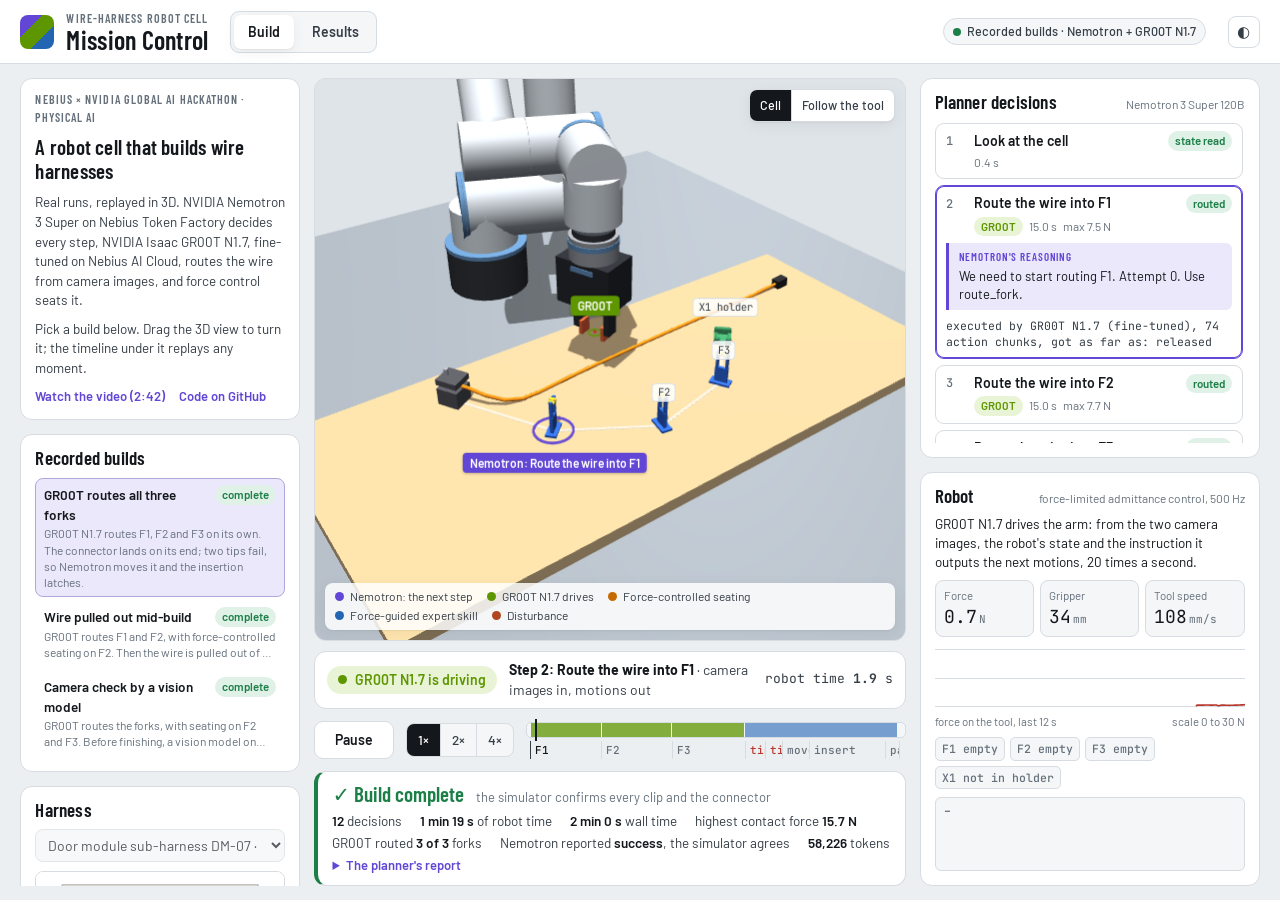
==== commit d8ab60a7: "Showcase: link the demo video from the intro Co-Authored-By: Claude Opus 5.5 <noreply@anthropic.com>" ====
--- a/index.html
+++ b/index.html
@@ -179,7 +179,7 @@
 
 <script src="vendor/three.min.js"></script>
 <script src="vendor/OrbitControls.js"></script>
-<script>window.MC_STATIC = {"title":"Wire Harness Mission Control","description":"Recorded builds of a simulated wire-harness robot cell: NVIDIA Nemotron plans, NVIDIA Isaac GR00T N1.7 routes the wire, force control seats it.","intro":"<div class=\"eyebrow\">Nebius \u00d7 NVIDIA Global AI Hackathon \u00b7 Physical AI<\/div><h2>A robot cell that builds wire harnesses<\/h2><p>Real runs, replayed in 3D. NVIDIA Nemotron 3 Super on Nebius Token Factory decides every step, NVIDIA Isaac GR00T N1.7, fine-tuned on Nebius AI Cloud, routes the wire from camera images, and force control seats it.<\/p><p>Pick a build below. Drag the 3D view to turn it; the timeline under it replays any moment.<\/p><div class=\"links\"><a href=\"https://github.com/rezahendi/Wire-Harness-Robot-2\" target=\"_blank\" rel=\"noopener\">Code on GitHub<\/a><\/div>","chip":"Recorded builds \u00b7 Nemotron + GR00T N1.7","buildsTitle":"Recorded builds","data":"data/","results":"data/results.json","specs":[{"file":"demo_3fork.yaml","name":"Door module sub-harness DM-07","revision":"B","route":["F1","F2","F3"],"connector":"X1","feasible":true,"issues":[]}],"drawings":{"demo_3fork.yaml":"data/drawing_demo_3fork.png"},"builds":[{"id":"20261007-105941-6968","status":"done","created":1791370781.791488,"title":"GR00T routes all three forks","blurb":"GR00T N1.7 routes F1, F2 and F3 on its own. The connector lands on its end; two tips fail, so Nemotron moves it and the insertion latches.","options":{"planner":"nemotron","groot":"GR00T","scenario":"nominal","seed":3,"vision":false,"spec":"demo_3fork.yaml"},"summary":{"spec":"Door module sub-harness DM-07","planner":"nemotron","model":"nvidia/nemotron-3-super-120b-a12b","success":true,"claimed_success":true,"robot_time_s":79.3,"tool_calls":12,"routing":{"groot_routes":3,"groot_ok":3,"expert_routes":0,"expert_ok":0},"scenario":"nominal","seed":3}},{"id":"20261007-175405-f86d","status":"done","created":1791395645.1742117,"title":"Wire pulled out mid-build","blurb":"GR00T routes F1 and F2, with force-controlled seating on F2. Then the wire is pulled out of F2 without telling Nemotron: it notices, the expert re-routes F2 and F3, and the connector goes in.","options":{"planner":"nemotron","groot":"GR00T","scenario":"popped_wire","seed":7267,"vision":false,"spec":"demo_3fork.yaml"},"summary":{"spec":"Door module sub-harness DM-07","planner":"nemotron","model":"nvidia/nemotron-3-super-120b-a12b","success":true,"claimed_success":true,"robot_time_s":90.3,"tool_calls":10,"routing":{"groot_routes":2,"groot_ok":2,"expert_routes":2,"expert_ok":2},"scenario":"popped_wire","seed":7267}},{"id":"20261007-110725-74f4","status":"done","created":1791371245.4144418,"title":"Camera check by a vision model","blurb":"GR00T routes the forks, with seating on F2 and F3. Before finishing, a vision model on Token Factory checks every clip and the connector in camera views.","options":{"planner":"nemotron","groot":"GR00T","scenario":"nominal","seed":7367,"vision":true,"spec":"demo_3fork.yaml"},"summary":{"spec":"Door module sub-harness DM-07","planner":"nemotron","model":"nvidia/nemotron-3-super-120b-a12b","success":true,"claimed_success":true,"robot_time_s":86.2,"tool_calls":10,"routing":{"groot_routes":3,"groot_ok":3,"expert_routes":0,"expert_ok":0},"scenario":"nominal","seed":7367}}]};</script>
+<script>window.MC_STATIC = {"title":"Wire Harness Mission Control","description":"Recorded builds of a simulated wire-harness robot cell: NVIDIA Nemotron plans, NVIDIA Isaac GR00T N1.7 routes the wire, force control seats it.","intro":"<div class=\"eyebrow\">Nebius \u00d7 NVIDIA Global AI Hackathon \u00b7 Physical AI<\/div><h2>A robot cell that builds wire harnesses<\/h2><p>Real runs, replayed in 3D. NVIDIA Nemotron 3 Super on Nebius Token Factory decides every step, NVIDIA Isaac GR00T N1.7, fine-tuned on Nebius AI Cloud, routes the wire from camera images, and force control seats it.<\/p><p>Pick a build below. Drag the 3D view to turn it; the timeline under it replays any moment.<\/p><div class=\"links\"><a href=\"https://www.youtube.com/watch?v=RA8w_iiMOIQ\" target=\"_blank\" rel=\"noopener\">Watch the video (2:42)<\/a><a href=\"https://github.com/rezahendi/Wire-Harness-Robot-2\" target=\"_blank\" rel=\"noopener\">Code on GitHub<\/a><\/div>","chip":"Recorded builds \u00b7 Nemotron + GR00T N1.7","buildsTitle":"Recorded builds","data":"data/","results":"data/results.json","specs":[{"file":"demo_3fork.yaml","name":"Door module sub-harness DM-07","revision":"B","route":["F1","F2","F3"],"connector":"X1","feasible":true,"issues":[]}],"drawings":{"demo_3fork.yaml":"data/drawing_demo_3fork.png"},"builds":[{"id":"20261007-105941-6968","status":"done","created":1791370781.791488,"title":"GR00T routes all three forks","blurb":"GR00T N1.7 routes F1, F2 and F3 on its own. The connector lands on its end; two tips fail, so Nemotron moves it and the insertion latches.","options":{"planner":"nemotron","groot":"GR00T","scenario":"nominal","seed":3,"vision":false,"spec":"demo_3fork.yaml"},"summary":{"spec":"Door module sub-harness DM-07","planner":"nemotron","model":"nvidia/nemotron-3-super-120b-a12b","success":true,"claimed_success":true,"robot_time_s":79.3,"tool_calls":12,"routing":{"groot_routes":3,"groot_ok":3,"expert_routes":0,"expert_ok":0},"scenario":"nominal","seed":3}},{"id":"20261007-175405-f86d","status":"done","created":1791395645.1742117,"title":"Wire pulled out mid-build","blurb":"GR00T routes F1 and F2, with force-controlled seating on F2. Then the wire is pulled out of F2 without telling Nemotron: it notices, the expert re-routes F2 and F3, and the connector goes in.","options":{"planner":"nemotron","groot":"GR00T","scenario":"popped_wire","seed":7267,"vision":false,"spec":"demo_3fork.yaml"},"summary":{"spec":"Door module sub-harness DM-07","planner":"nemotron","model":"nvidia/nemotron-3-super-120b-a12b","success":true,"claimed_success":true,"robot_time_s":90.3,"tool_calls":10,"routing":{"groot_routes":2,"groot_ok":2,"expert_routes":2,"expert_ok":2},"scenario":"popped_wire","seed":7267}},{"id":"20261007-110725-74f4","status":"done","created":1791371245.4144418,"title":"Camera check by a vision model","blurb":"GR00T routes the forks, with seating on F2 and F3. Before finishing, a vision model on Token Factory checks every clip and the connector in camera views.","options":{"planner":"nemotron","groot":"GR00T","scenario":"nominal","seed":7367,"vision":true,"spec":"demo_3fork.yaml"},"summary":{"spec":"Door module sub-harness DM-07","planner":"nemotron","model":"nvidia/nemotron-3-super-120b-a12b","success":true,"claimed_success":true,"robot_time_s":86.2,"tool_calls":10,"routing":{"groot_routes":3,"groot_ok":3,"expert_routes":0,"expert_ok":0},"scenario":"nominal","seed":7367}}]};</script>
 <script src="app.js"></script>
 </body>
 </html>
